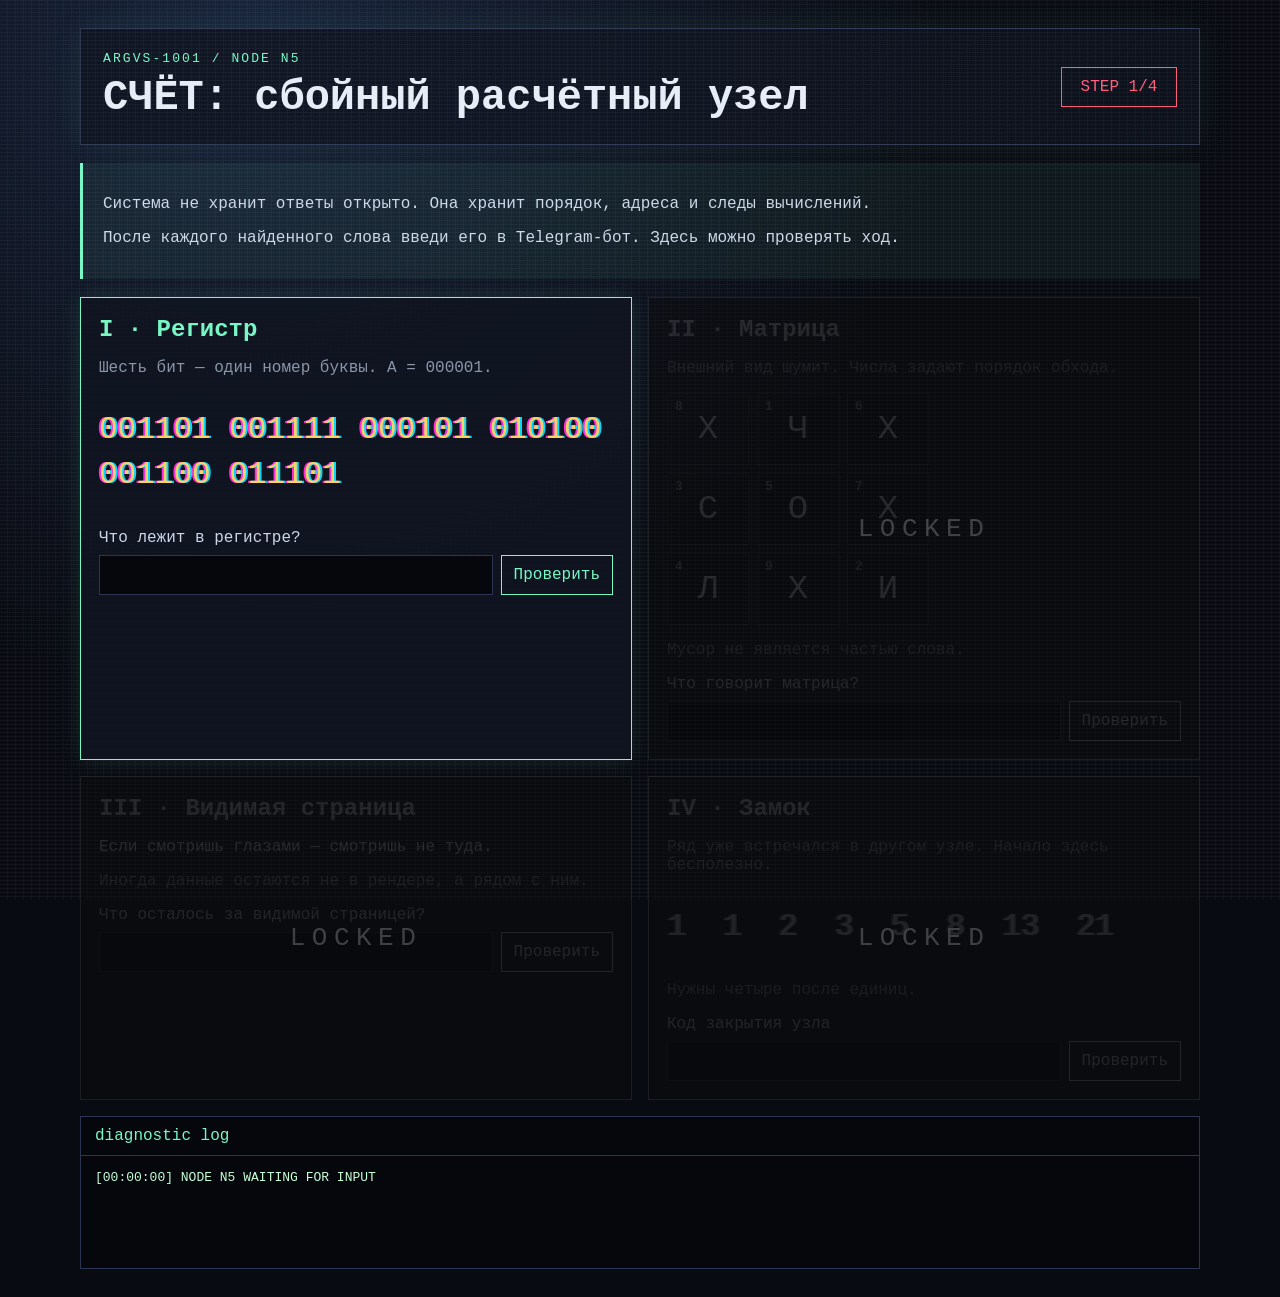
==== bot/quest/site/n5/index.html @ 75f44ff6 "Add N5 static puzzle site Co-authored-by: arena-agent <297053741+arena-agent@users.noreply.github.co" ====
<!doctype html>
<html lang="ru">
<head>
  <meta charset="utf-8">
  <meta name="viewport" content="width=device-width, initial-scale=1">
  <title>ARGVS-1001 · N5 СЧЁТ</title>
  <link rel="stylesheet" href="style.css">
</head>
<body>
  <!-- HEX UTF-8: d0bb d0be d0ba -->
  <div class="noise"></div>
  <main class="shell">
    <header class="topbar">
      <div>
        <p class="kicker">ARGVS-1001 / NODE N5</p>
        <h1>СЧЁТ: сбойный расчётный узел</h1>
      </div>
      <div class="status" id="status">LOCKED</div>
    </header>

    <section class="brief">
      <p>Система не хранит ответы открыто. Она хранит порядок, адреса и следы вычислений.</p>
      <p>После каждого найденного слова введи его в Telegram-бот. Здесь можно проверять ход.</p>
    </section>

    <section class="grid">
      <article class="panel active" data-step="0">
        <h2>I · Регистр</h2>
        <p class="muted">Шесть бит — один номер буквы. А = 000001.</p>
        <pre class="bits">001101 001111 000101 010100 001100 011101</pre>
        <label>Что лежит в регистре?</label>
        <div class="answer"><input id="a0" autocomplete="off"><button data-check="0">Проверить</button></div>
      </article>

      <article class="panel locked" data-step="1">
        <h2>II · Матрица</h2>
        <p class="muted">Внешний вид шумит. Числа задают порядок обхода.</p>
        <div class="matrix" aria-label="matrix">
          <div><b>8</b><span>X</span></div><div><b>1</b><span>Ч</span></div><div><b>6</b><span>X</span></div>
          <div><b>3</b><span>С</span></div><div><b>5</b><span>О</span></div><div><b>7</b><span>X</span></div>
          <div><b>4</b><span>Л</span></div><div><b>9</b><span>X</span></div><div><b>2</b><span>И</span></div>
        </div>
        <p class="muted">Мусор не является частью слова.</p>
        <label>Что говорит матрица?</label>
        <div class="answer"><input id="a1" autocomplete="off"><button data-check="1">Проверить</button></div>
      </article>

      <article class="panel locked" data-step="2">
        <h2>III · Видимая страница</h2>
        <p>Если смотришь глазами — смотришь не туда.</p>
        <p class="muted">Иногда данные остаются не в рендере, а рядом с ним.</p>
        <label>Что осталось за видимой страницей?</label>
        <div class="answer"><input id="a2" autocomplete="off"><button data-check="2">Проверить</button></div>
      </article>

      <article class="panel locked" data-step="3">
        <h2>IV · Замок</h2>
        <p class="muted">Ряд уже встречался в другом узле. Начало здесь бесполезно.</p>
        <pre class="bits">1  1  2  3  5  8  13  21</pre>
        <p class="muted">Нужны четыре после единиц.</p>
        <label>Код закрытия узла</label>
        <div class="answer"><input id="a3" inputmode="numeric" autocomplete="off"><button data-check="3">Проверить</button></div>
      </article>
    </section>

    <section class="console">
      <div class="console-head">diagnostic log</div>
      <pre id="log">[00:00:00] NODE N5 WAITING FOR INPUT</pre>
    </section>
  </main>

  <script src="app.js"></script>
</body>
</html>
---- bot/quest/site/n5/style.css ----
:root { color-scheme: dark; --bg:#090b12; --panel:#101522; --line:#2b3550; --text:#e7edf7; --muted:#8b96aa; --accent:#78f7c4; --bad:#ff5c7a; --warn:#ffd166; }
* { box-sizing: border-box; }
body { margin:0; min-height:100vh; font-family: Consolas, 'Courier New', monospace; color:var(--text); background: radial-gradient(circle at 20% 0%, #18233a 0, var(--bg) 42%); overflow-x:hidden; }
.noise { position:fixed; inset:0; pointer-events:none; opacity:.08; background-image: repeating-linear-gradient(0deg, transparent 0 3px, #fff 4px), repeating-linear-gradient(90deg, transparent 0 7px, #78f7c4 8px); mix-blend-mode:screen; }
.shell { width:min(1120px, calc(100% - 28px)); margin:28px auto; }
.topbar { display:flex; gap:18px; justify-content:space-between; align-items:center; border:1px solid var(--line); background:linear-gradient(135deg, rgba(16,21,34,.94), rgba(16,21,34,.62)); padding:22px; box-shadow:0 0 30px rgba(120,247,196,.08); }
.kicker { margin:0 0 8px; color:var(--accent); letter-spacing:.16em; font-size:13px; }
h1 { margin:0; font-size:clamp(24px, 4vw, 42px); }
.status { border:1px solid var(--bad); color:var(--bad); padding:10px 14px; min-width:116px; text-align:center; }
.status.ok { border-color:var(--accent); color:var(--accent); }
.brief { margin:18px 0; padding:16px 20px; border-left:3px solid var(--accent); background:rgba(120,247,196,.06); color:#cdd7e8; }
.grid { display:grid; grid-template-columns:repeat(2, minmax(0,1fr)); gap:16px; }
.panel { min-height:292px; padding:18px; background:rgba(16,21,34,.88); border:1px solid var(--line); position:relative; transition:.2s; }
.panel.locked { filter:grayscale(1); opacity:.46; }
.panel.locked::after { content:'LOCKED'; position:absolute; inset:0; display:grid; place-items:center; background:rgba(9,11,18,.72); color:var(--bad); font-size:26px; letter-spacing:.25em; }
.panel.active { border-color:var(--accent); box-shadow:0 0 20px rgba(120,247,196,.12); }
h2 { margin:0 0 12px; color:var(--accent); }
.muted { color:var(--muted); }
.bits { white-space:pre-wrap; color:var(--warn); font-size:clamp(19px, 3vw, 31px); line-height:1.45; text-shadow:2px 0 #00d9ff, -2px 0 #ff2bd6; }
.matrix { display:grid; grid-template-columns:repeat(3, 82px); gap:8px; margin:14px 0; }
.matrix div { height:72px; border:1px solid var(--line); background:#0b0f19; position:relative; display:grid; place-items:center; }
.matrix b { position:absolute; left:7px; top:5px; color:var(--muted); font-size:13px; }
.matrix span { font-size:34px; color:var(--text); }
label { display:block; margin-top:12px; color:#cdd7e8; }
.answer { display:flex; gap:8px; margin-top:8px; }
input { flex:1; min-width:0; background:#05070c; border:1px solid var(--line); color:var(--text); padding:10px 12px; font:inherit; outline:none; text-transform:uppercase; }
input:focus { border-color:var(--accent); }
button { background:transparent; border:1px solid var(--accent); color:var(--accent); padding:10px 12px; font:inherit; cursor:pointer; }
button:hover { background:rgba(120,247,196,.1); }
.console { margin-top:16px; border:1px solid var(--line); background:#05070c; }
.console-head { padding:10px 14px; border-bottom:1px solid var(--line); color:var(--accent); }
#log { margin:0; min-height:112px; padding:14px; color:#c7ffd8; white-space:pre-wrap; }
@media (max-width: 760px) { .grid { grid-template-columns:1fr; } .topbar { align-items:flex-start; flex-direction:column; } .matrix { grid-template-columns:repeat(3, 1fr); } }
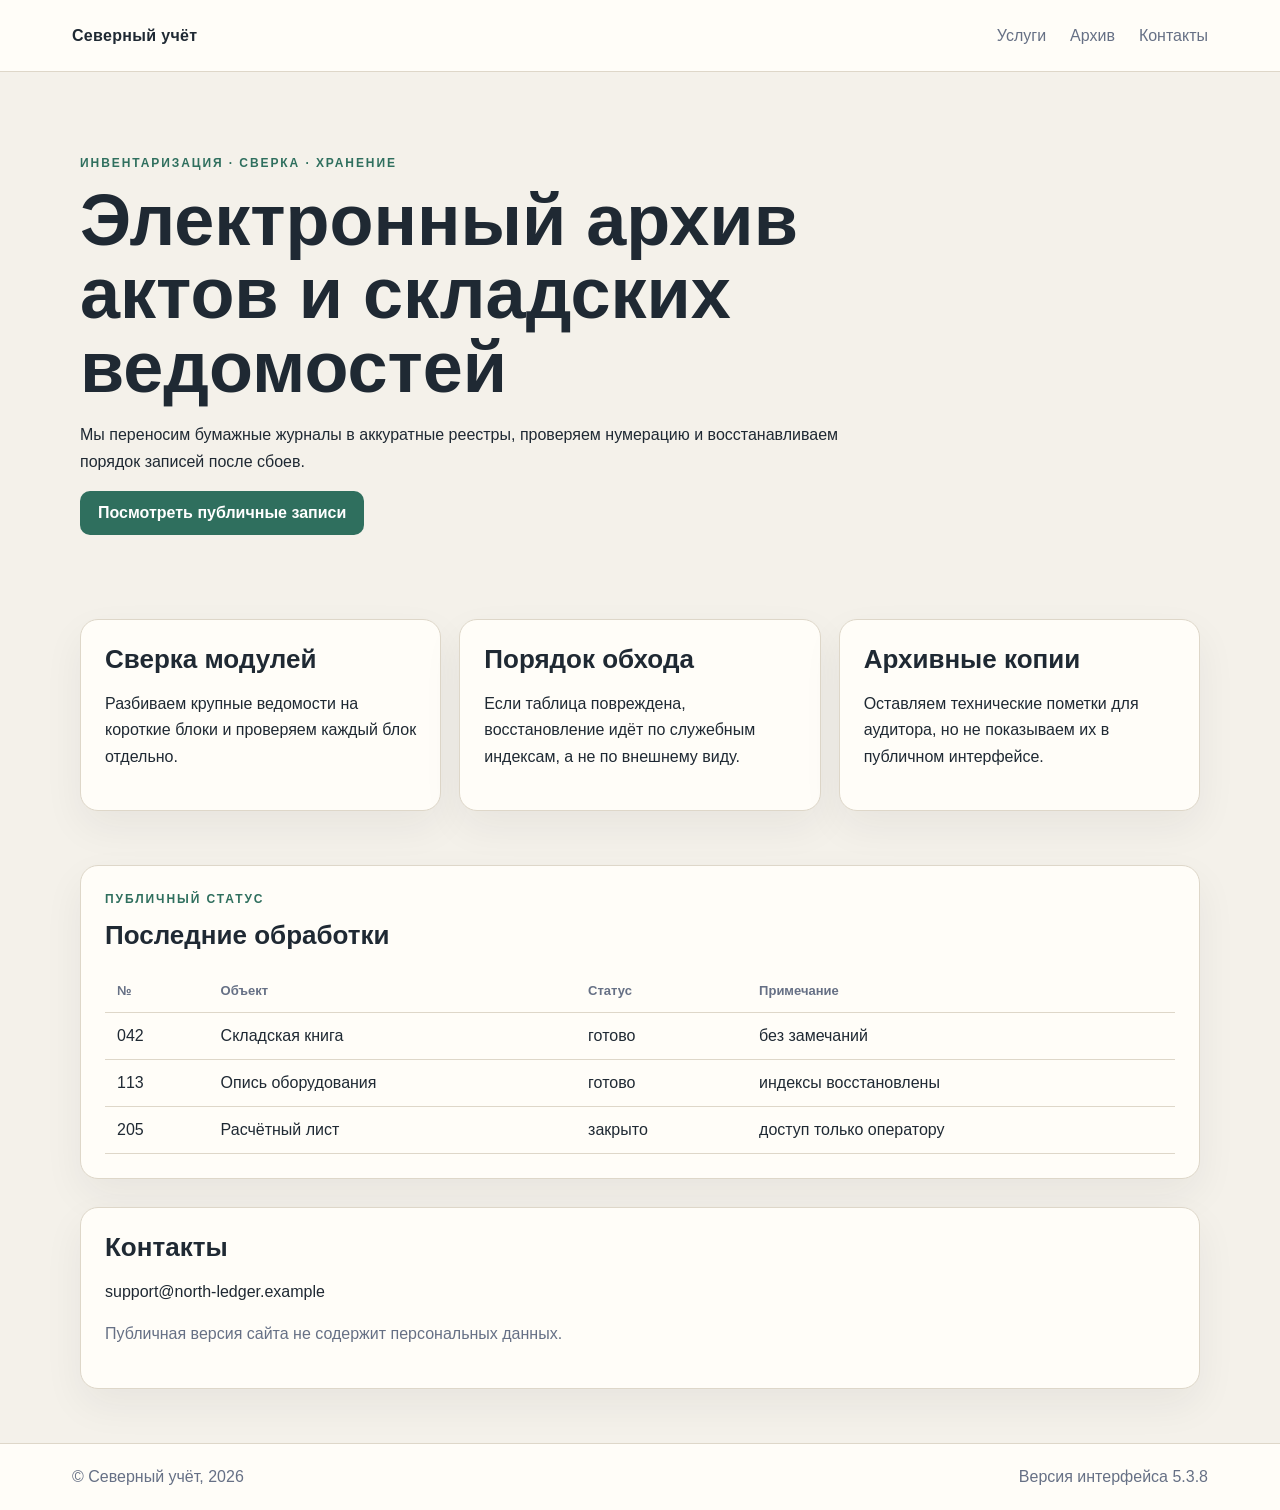
==== commit 0f61a76e: "Redesign N5 as hidden static website puzzle Co-authored-by: arena-agent <297053741+arena-agent@users" ====
--- a/bot/quest/site/n5/index.html
+++ b/bot/quest/site/n5/index.html
@@ -3,72 +3,56 @@
 <head>
   <meta charset="utf-8">
   <meta name="viewport" content="width=device-width, initial-scale=1">
-  <title>ARGVS-1001 · N5 СЧЁТ</title>
+  <title>Северный учёт · архив заявок</title>
   <link rel="stylesheet" href="style.css">
+  <!-- audit: индексацию служебных маршрутов см. в /robots.txt -->
 </head>
 <body>
-  <!-- HEX UTF-8: d0bb d0be d0ba -->
-  <div class="noise"></div>
-  <main class="shell">
-    <header class="topbar">
-      <div>
-        <p class="kicker">ARGVS-1001 / NODE N5</p>
-        <h1>СЧЁТ: сбойный расчётный узел</h1>
-      </div>
-      <div class="status" id="status">LOCKED</div>
-    </header>
+  <header class="site-header">
+    <a class="brand" href="/">Северный учёт</a>
+    <nav>
+      <a href="#services">Услуги</a>
+      <a href="#archive">Архив</a>
+      <a href="#contacts">Контакты</a>
+    </nav>
+  </header>
 
-    <section class="brief">
-      <p>Система не хранит ответы открыто. Она хранит порядок, адреса и следы вычислений.</p>
-      <p>После каждого найденного слова введи его в Telegram-бот. Здесь можно проверять ход.</p>
+  <main>
+    <section class="hero">
+      <p class="eyebrow">Инвентаризация · сверка · хранение</p>
+      <h1>Электронный архив актов и складских ведомостей</h1>
+      <p>Мы переносим бумажные журналы в аккуратные реестры, проверяем нумерацию и восстанавливаем порядок записей после сбоев.</p>
+      <a class="button" href="#archive">Посмотреть публичные записи</a>
     </section>
 
-    <section class="grid">
-      <article class="panel active" data-step="0">
-        <h2>I · Регистр</h2>
-        <p class="muted">Шесть бит — один номер буквы. А = 000001.</p>
-        <pre class="bits">001101 001111 000101 010100 001100 011101</pre>
-        <label>Что лежит в регистре?</label>
-        <div class="answer"><input id="a0" autocomplete="off"><button data-check="0">Проверить</button></div>
-      </article>
-
-      <article class="panel locked" data-step="1">
-        <h2>II · Матрица</h2>
-        <p class="muted">Внешний вид шумит. Числа задают порядок обхода.</p>
-        <div class="matrix" aria-label="matrix">
-          <div><b>8</b><span>X</span></div><div><b>1</b><span>Ч</span></div><div><b>6</b><span>X</span></div>
-          <div><b>3</b><span>С</span></div><div><b>5</b><span>О</span></div><div><b>7</b><span>X</span></div>
-          <div><b>4</b><span>Л</span></div><div><b>9</b><span>X</span></div><div><b>2</b><span>И</span></div>
-        </div>
-        <p class="muted">Мусор не является частью слова.</p>
-        <label>Что говорит матрица?</label>
-        <div class="answer"><input id="a1" autocomplete="off"><button data-check="1">Проверить</button></div>
-      </article>
-
-      <article class="panel locked" data-step="2">
-        <h2>III · Видимая страница</h2>
-        <p>Если смотришь глазами — смотришь не туда.</p>
-        <p class="muted">Иногда данные остаются не в рендере, а рядом с ним.</p>
-        <label>Что осталось за видимой страницей?</label>
-        <div class="answer"><input id="a2" autocomplete="off"><button data-check="2">Проверить</button></div>
-      </article>
-
-      <article class="panel locked" data-step="3">
-        <h2>IV · Замок</h2>
-        <p class="muted">Ряд уже встречался в другом узле. Начало здесь бесполезно.</p>
-        <pre class="bits">1  1  2  3  5  8  13  21</pre>
-        <p class="muted">Нужны четыре после единиц.</p>
-        <label>Код закрытия узла</label>
-        <div class="answer"><input id="a3" inputmode="numeric" autocomplete="off"><button data-check="3">Проверить</button></div>
-      </article>
+    <section id="services" class="cards">
+      <article><h2>Сверка модулей</h2><p>Разбиваем крупные ведомости на короткие блоки и проверяем каждый блок отдельно.</p></article>
+      <article><h2>Порядок обхода</h2><p>Если таблица повреждена, восстановление идёт по служебным индексам, а не по внешнему виду.</p></article>
+      <article><h2>Архивные копии</h2><p>Оставляем технические пометки для аудитора, но не показываем их в публичном интерфейсе.</p></article>
     </section>
 
-    <section class="console">
-      <div class="console-head">diagnostic log</div>
-      <pre id="log">[00:00:00] NODE N5 WAITING FOR INPUT</pre>
+    <section id="archive" class="archive">
+      <div><p class="eyebrow">Публичный статус</p><h2>Последние обработки</h2></div>
+      <table>
+        <thead><tr><th>№</th><th>Объект</th><th>Статус</th><th>Примечание</th></tr></thead>
+        <tbody>
+          <tr><td>042</td><td>Складская книга</td><td>готово</td><td>без замечаний</td></tr>
+          <tr><td>113</td><td>Опись оборудования</td><td>готово</td><td>индексы восстановлены</td></tr>
+          <tr><td>205</td><td>Расчётный лист</td><td>закрыто</td><td>доступ только оператору</td></tr>
+        </tbody>
+      </table>
+      <!-- operator=argus; пароль собирается из трёх контрольных слов: регистр → матрица → исходник -->
+      <!-- register: 001101 001111 000101 010100 001100 011101; alphabet: А=000001, без Ё -->
+      <!-- HEX UTF-8: d0bb d0be d0ba -->
+    </section>
+
+    <section id="contacts" class="contacts">
+      <h2>Контакты</h2>
+      <p>support@north-ledger.example</p>
+      <p class="small">Публичная версия сайта не содержит персональных данных.</p>
     </section>
   </main>
 
-  <script src="app.js"></script>
+  <footer><span>© Северный учёт, 2026</span><span>Версия интерфейса 5.3.8</span></footer>
 </body>
 </html>
--- a/bot/quest/site/n5/style.css
+++ b/bot/quest/site/n5/style.css
@@ -1,33 +1,24 @@
-:root { color-scheme: dark; --bg:#090b12; --panel:#101522; --line:#2b3550; --text:#e7edf7; --muted:#8b96aa; --accent:#78f7c4; --bad:#ff5c7a; --warn:#ffd166; }
-* { box-sizing: border-box; }
-body { margin:0; min-height:100vh; font-family: Consolas, 'Courier New', monospace; color:var(--text); background: radial-gradient(circle at 20% 0%, #18233a 0, var(--bg) 42%); overflow-x:hidden; }
-.noise { position:fixed; inset:0; pointer-events:none; opacity:.08; background-image: repeating-linear-gradient(0deg, transparent 0 3px, #fff 4px), repeating-linear-gradient(90deg, transparent 0 7px, #78f7c4 8px); mix-blend-mode:screen; }
-.shell { width:min(1120px, calc(100% - 28px)); margin:28px auto; }
-.topbar { display:flex; gap:18px; justify-content:space-between; align-items:center; border:1px solid var(--line); background:linear-gradient(135deg, rgba(16,21,34,.94), rgba(16,21,34,.62)); padding:22px; box-shadow:0 0 30px rgba(120,247,196,.08); }
-.kicker { margin:0 0 8px; color:var(--accent); letter-spacing:.16em; font-size:13px; }
-h1 { margin:0; font-size:clamp(24px, 4vw, 42px); }
-.status { border:1px solid var(--bad); color:var(--bad); padding:10px 14px; min-width:116px; text-align:center; }
-.status.ok { border-color:var(--accent); color:var(--accent); }
-.brief { margin:18px 0; padding:16px 20px; border-left:3px solid var(--accent); background:rgba(120,247,196,.06); color:#cdd7e8; }
-.grid { display:grid; grid-template-columns:repeat(2, minmax(0,1fr)); gap:16px; }
-.panel { min-height:292px; padding:18px; background:rgba(16,21,34,.88); border:1px solid var(--line); position:relative; transition:.2s; }
-.panel.locked { filter:grayscale(1); opacity:.46; }
-.panel.locked::after { content:'LOCKED'; position:absolute; inset:0; display:grid; place-items:center; background:rgba(9,11,18,.72); color:var(--bad); font-size:26px; letter-spacing:.25em; }
-.panel.active { border-color:var(--accent); box-shadow:0 0 20px rgba(120,247,196,.12); }
-h2 { margin:0 0 12px; color:var(--accent); }
-.muted { color:var(--muted); }
-.bits { white-space:pre-wrap; color:var(--warn); font-size:clamp(19px, 3vw, 31px); line-height:1.45; text-shadow:2px 0 #00d9ff, -2px 0 #ff2bd6; }
-.matrix { display:grid; grid-template-columns:repeat(3, 82px); gap:8px; margin:14px 0; }
-.matrix div { height:72px; border:1px solid var(--line); background:#0b0f19; position:relative; display:grid; place-items:center; }
-.matrix b { position:absolute; left:7px; top:5px; color:var(--muted); font-size:13px; }
-.matrix span { font-size:34px; color:var(--text); }
-label { display:block; margin-top:12px; color:#cdd7e8; }
-.answer { display:flex; gap:8px; margin-top:8px; }
-input { flex:1; min-width:0; background:#05070c; border:1px solid var(--line); color:var(--text); padding:10px 12px; font:inherit; outline:none; text-transform:uppercase; }
-input:focus { border-color:var(--accent); }
-button { background:transparent; border:1px solid var(--accent); color:var(--accent); padding:10px 12px; font:inherit; cursor:pointer; }
-button:hover { background:rgba(120,247,196,.1); }
-.console { margin-top:16px; border:1px solid var(--line); background:#05070c; }
-.console-head { padding:10px 14px; border-bottom:1px solid var(--line); color:var(--accent); }
-#log { margin:0; min-height:112px; padding:14px; color:#c7ffd8; white-space:pre-wrap; }
-@media (max-width: 760px) { .grid { grid-template-columns:1fr; } .topbar { align-items:flex-start; flex-direction:column; } .matrix { grid-template-columns:repeat(3, 1fr); } }
+:root { color-scheme: light; --bg:#f4f1ea; --paper:#fffdf8; --ink:#1f2933; --muted:#667085; --line:#ded7c9; --accent:#2f6f5e; --accent-dark:#214f44; --bad:#9f1239; }
+* { box-sizing:border-box; }
+body { margin:0; min-height:100vh; background:var(--bg); color:var(--ink); font-family: Inter, Arial, sans-serif; }
+a { color:inherit; }
+.site-header { height:72px; display:flex; align-items:center; justify-content:space-between; padding:0 min(6vw,72px); background:var(--paper); border-bottom:1px solid var(--line); position:sticky; top:0; z-index:2; }
+.brand { font-weight:800; text-decoration:none; letter-spacing:.02em; }
+nav { display:flex; gap:24px; } nav a { text-decoration:none; color:var(--muted); }
+main { width:min(1120px, calc(100% - 32px)); margin:0 auto; }
+.hero { padding:82px 0 56px; max-width:760px; }
+.eyebrow { margin:0 0 10px; color:var(--accent); text-transform:uppercase; font-size:12px; letter-spacing:.16em; font-weight:800; }
+h1 { margin:0 0 18px; font-size:clamp(36px, 6vw, 72px); line-height:1.02; } h2 { margin:0 0 12px; font-size:26px; } p { line-height:1.65; }
+.button, button { display:inline-block; border:0; background:var(--accent); color:white; padding:13px 18px; border-radius:10px; text-decoration:none; font-weight:700; cursor:pointer; } .button:hover, button:hover { background:var(--accent-dark); }
+.cards { display:grid; grid-template-columns:repeat(3,1fr); gap:18px; margin:28px 0 54px; }
+.cards article, .archive, .contacts, .login-card, .dashboard { background:var(--paper); border:1px solid var(--line); border-radius:18px; padding:24px; box-shadow:0 16px 40px rgba(31,41,51,.06); }
+.archive { margin-bottom:28px; } table { width:100%; border-collapse:collapse; margin-top:18px; } th, td { text-align:left; padding:14px 12px; border-bottom:1px solid var(--line); } th { color:var(--muted); font-size:13px; }
+.contacts { margin:28px 0 54px; } .small, .muted { color:var(--muted); }
+footer { display:flex; justify-content:space-between; gap:16px; padding:24px min(6vw,72px); border-top:1px solid var(--line); color:var(--muted); background:var(--paper); }
+.admin-page { display:grid; place-items:center; padding:28px; } .admin-shell { width:min(620px, 100%); margin:0; } .login-card h1, .dashboard h1 { font-size:42px; }
+label { display:block; margin:18px 0 8px; font-weight:700; } input { width:100%; border:1px solid var(--line); border-radius:10px; padding:13px 14px; font:inherit; background:#fff; color:var(--ink); } input:focus { outline:2px solid rgba(47,111,94,.18); border-color:var(--accent); }
+.login-card button, .dashboard button { margin-top:18px; width:100%; } .error { color:var(--bad); min-height:24px; } .hidden { display:none; }
+.terminal { background:#101828; color:#d1fadf; padding:18px; border-radius:14px; font-family:Consolas, 'Courier New', monospace; } .terminal p { margin:4px 0; }
+.result { margin-top:18px; padding:18px; border:1px dashed var(--accent); border-radius:14px; background:#effaf5; } .result pre { font-size:36px; margin:8px 0 0; color:var(--accent-dark); }
+.shake { animation:shake .28s linear; border-color:var(--bad); } @keyframes shake { 0%,100%{transform:translateX(0)} 25%{transform:translateX(-6px)} 75%{transform:translateX(6px)} }
+@media (max-width:760px) { nav { display:none; } .cards { grid-template-columns:1fr; } footer { flex-direction:column; } }
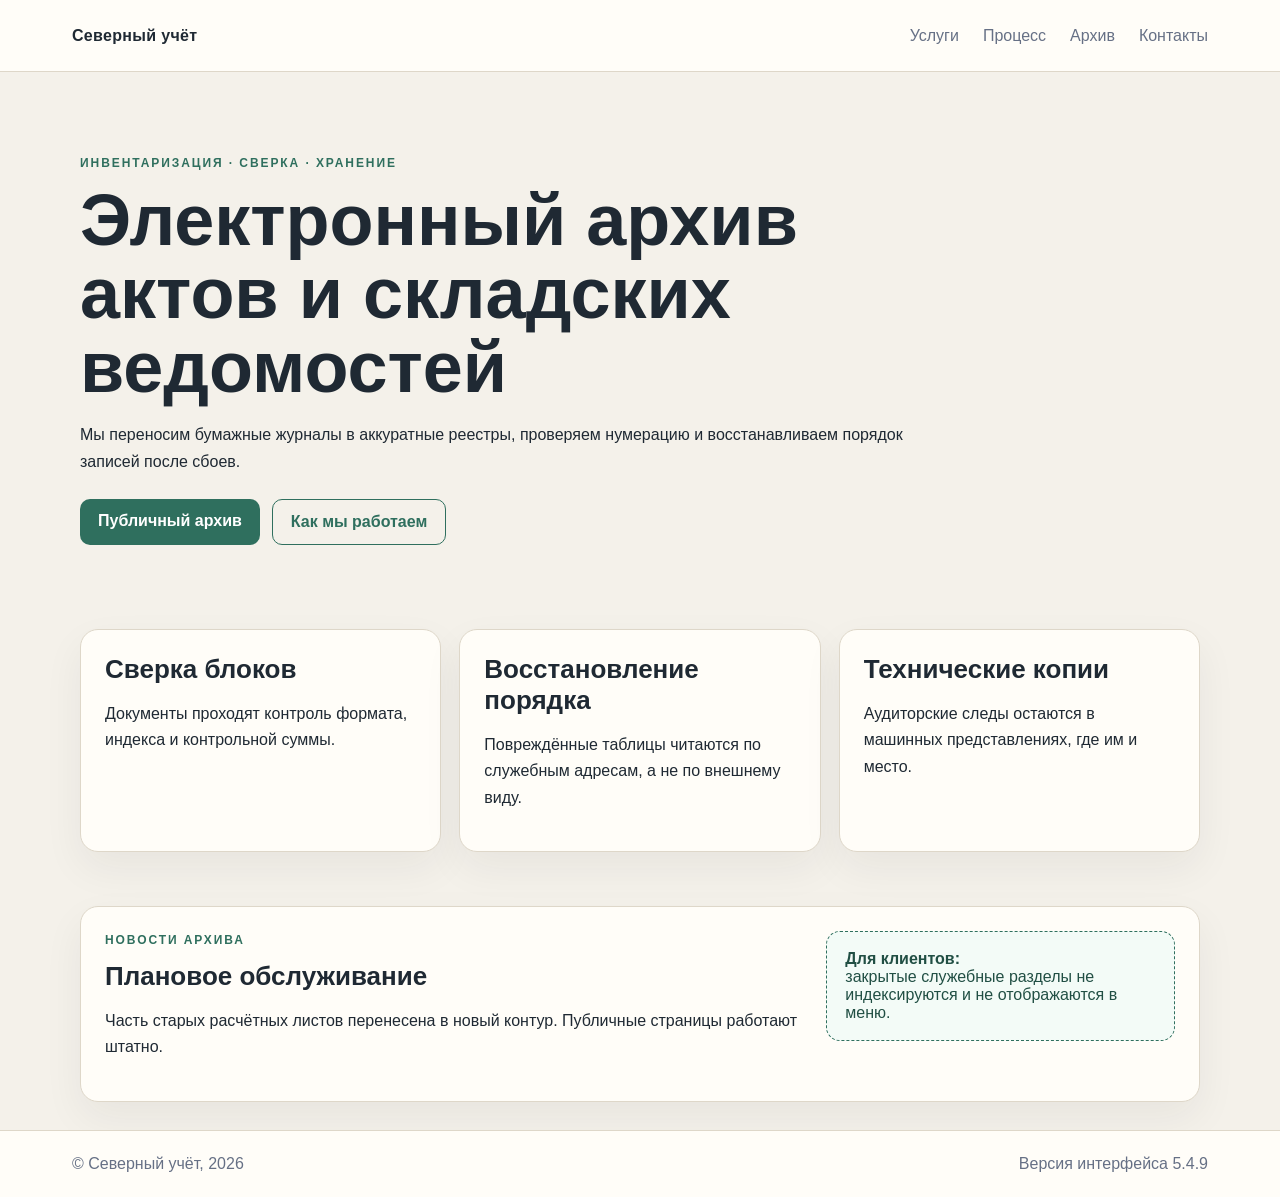
==== commit 3fcccdb6: "Expand N5 website and scale matrix puzzle Co-authored-by: arena-agent <297053741+arena-agent@users.n" ====
--- a/bot/quest/site/n5/index.html
+++ b/bot/quest/site/n5/index.html
@@ -5,54 +5,36 @@
   <meta name="viewport" content="width=device-width, initial-scale=1">
   <title>Северный учёт · архив заявок</title>
   <link rel="stylesheet" href="style.css">
-  <!-- audit: индексацию служебных маршрутов см. в /robots.txt -->
 </head>
 <body>
+  <!-- audit: индексацию служебных маршрутов см. в /robots.txt -->
+  <!-- operator=argus; контрольные слова оставлены в служебных комментариях публичных разделов -->
   <header class="site-header">
-    <a class="brand" href="/">Северный учёт</a>
-    <nav>
-      <a href="#services">Услуги</a>
-      <a href="#archive">Архив</a>
-      <a href="#contacts">Контакты</a>
-    </nav>
-  </header>
-
+  <a class="brand" href="/">Северный учёт</a>
+  <nav>
+    <a href="/services.html">Услуги</a>
+    <a href="/process.html">Процесс</a>
+    <a href="/archive.html">Архив</a>
+    <a href="/contacts.html">Контакты</a>
+  </nav>
+</header>
   <main>
-    <section class="hero">
+    <section class="hero wide-hero">
       <p class="eyebrow">Инвентаризация · сверка · хранение</p>
       <h1>Электронный архив актов и складских ведомостей</h1>
       <p>Мы переносим бумажные журналы в аккуратные реестры, проверяем нумерацию и восстанавливаем порядок записей после сбоев.</p>
-      <a class="button" href="#archive">Посмотреть публичные записи</a>
+      <div class="hero-actions"><a class="button" href="/archive.html">Публичный архив</a><a class="button secondary" href="/process.html">Как мы работаем</a></div>
     </section>
-
-    <section id="services" class="cards">
-      <article><h2>Сверка модулей</h2><p>Разбиваем крупные ведомости на короткие блоки и проверяем каждый блок отдельно.</p></article>
-      <article><h2>Порядок обхода</h2><p>Если таблица повреждена, восстановление идёт по служебным индексам, а не по внешнему виду.</p></article>
-      <article><h2>Архивные копии</h2><p>Оставляем технические пометки для аудитора, но не показываем их в публичном интерфейсе.</p></article>
+    <section class="cards">
+      <article><h2>Сверка блоков</h2><p>Документы проходят контроль формата, индекса и контрольной суммы.</p></article>
+      <article><h2>Восстановление порядка</h2><p>Повреждённые таблицы читаются по служебным адресам, а не по внешнему виду.</p></article>
+      <article><h2>Технические копии</h2><p>Аудиторские следы остаются в машинных представлениях, где им и место.</p></article>
     </section>
-
-    <section id="archive" class="archive">
-      <div><p class="eyebrow">Публичный статус</p><h2>Последние обработки</h2></div>
-      <table>
-        <thead><tr><th>№</th><th>Объект</th><th>Статус</th><th>Примечание</th></tr></thead>
-        <tbody>
-          <tr><td>042</td><td>Складская книга</td><td>готово</td><td>без замечаний</td></tr>
-          <tr><td>113</td><td>Опись оборудования</td><td>готово</td><td>индексы восстановлены</td></tr>
-          <tr><td>205</td><td>Расчётный лист</td><td>закрыто</td><td>доступ только оператору</td></tr>
-        </tbody>
-      </table>
-      <!-- operator=argus; пароль собирается из трёх контрольных слов: регистр → матрица → исходник -->
-      <!-- register: 001101 001111 000101 010100 001100 011101; alphabet: А=000001, без Ё -->
-      <!-- HEX UTF-8: d0bb d0be d0ba -->
-    </section>
-
-    <section id="contacts" class="contacts">
-      <h2>Контакты</h2>
-      <p>support@north-ledger.example</p>
-      <p class="small">Публичная версия сайта не содержит персональных данных.</p>
+    <section class="archive split">
+      <div><p class="eyebrow">Новости архива</p><h2>Плановое обслуживание</h2><p>Часть старых расчётных листов перенесена в новый контур. Публичные страницы работают штатно.</p></div>
+      <div class="note"><strong>Для клиентов:</strong><br>закрытые служебные разделы не индексируются и не отображаются в меню.</div>
     </section>
   </main>
-
-  <footer><span>© Северный учёт, 2026</span><span>Версия интерфейса 5.3.8</span></footer>
+  <footer><span>© Северный учёт, 2026</span><span>Версия интерфейса 5.4.9</span></footer>
 </body>
 </html>
--- a/bot/quest/site/n5/style.css
+++ b/bot/quest/site/n5/style.css
@@ -22,3 +22,15 @@
 .result { margin-top:18px; padding:18px; border:1px dashed var(--accent); border-radius:14px; background:#effaf5; } .result pre { font-size:36px; margin:8px 0 0; color:var(--accent-dark); }
 .shake { animation:shake .28s linear; border-color:var(--bad); } @keyframes shake { 0%,100%{transform:translateX(0)} 25%{transform:translateX(-6px)} 75%{transform:translateX(6px)} }
 @media (max-width:760px) { nav { display:none; } .cards { grid-template-columns:1fr; } footer { flex-direction:column; } }
+.hero-actions { display:flex; gap:12px; flex-wrap:wrap; margin-top:24px; }
+.button.secondary { background:transparent; color:var(--accent); border:1px solid var(--accent); }
+.wide-hero { max-width:860px; }
+.page-title { padding:64px 0 28px; max-width:840px; }
+.cards.two { grid-template-columns:repeat(2,1fr); }
+.split { display:grid; grid-template-columns:2fr 1fr; gap:24px; align-items:start; }
+.note { background:#f3fbf7; border:1px dashed var(--accent); border-radius:14px; padding:18px; color:var(--accent-dark); }
+.timeline { display:grid; gap:16px; margin:20px 0 56px; }
+.timeline article { display:grid; grid-template-columns:72px 180px 1fr; gap:18px; align-items:start; background:var(--paper); border:1px solid var(--line); border-radius:18px; padding:20px; box-shadow:0 16px 40px rgba(31,41,51,.06); }
+.timeline span { color:var(--accent); font-weight:900; font-size:32px; }
+.grid-contact { display:grid; grid-template-columns:repeat(3,1fr); gap:18px; }
+@media (max-width:760px) { .cards.two, .split, .grid-contact { grid-template-columns:1fr; } .timeline article { grid-template-columns:1fr; } }
